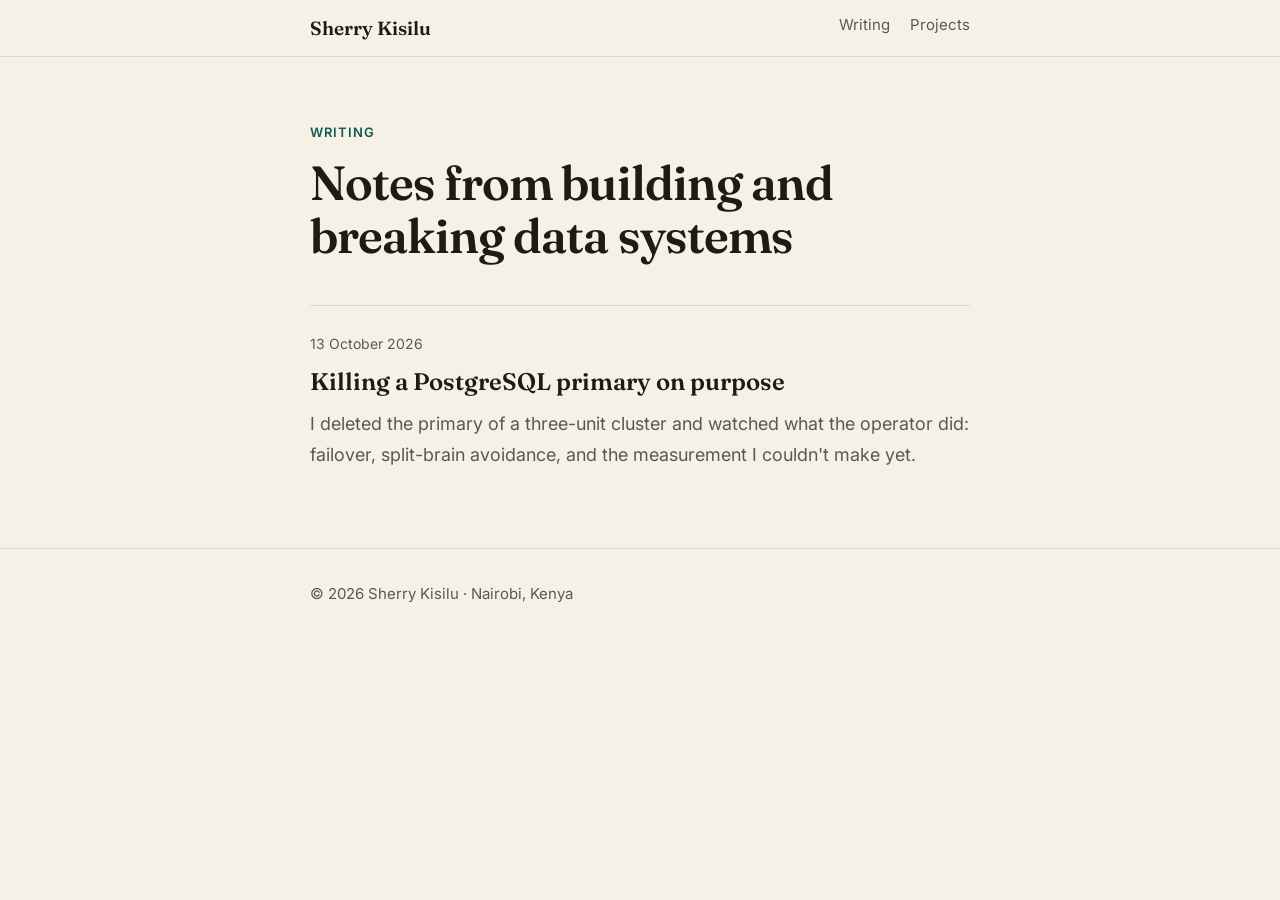
==== blog/index.html @ d2e85c23 "Add Writing section and first blog post Add a blog at /blog/ with the post "Killing a PostgreSQL pri" ====
<!doctype html>
<html lang="en">
<head>
<meta charset="utf-8">
<meta name="viewport" content="width=device-width, initial-scale=1">
<title>Writing · Sherry Kisilu</title>
<meta name="description" content="Notes from building and breaking data systems.">
<link rel="icon" href="data:image/svg+xml,<svg xmlns='http://www.w3.org/2000/svg' viewBox='0 0 64 64'><rect width='64' height='64' rx='14' fill='%230f5c4d'/><text x='50%' y='54%' dominant-baseline='middle' text-anchor='middle' font-family='Georgia,serif' font-size='34' fill='%23f6f1e7'>SK</text></svg>">
<link rel="preconnect" href="https://fonts.googleapis.com">
<link rel="preconnect" href="https://fonts.gstatic.com" crossorigin>
<link href="https://fonts.googleapis.com/css2?family=Fraunces:opsz,wght@9..144,400;9..144,600&family=Inter:wght@400;500;600&display=swap" rel="stylesheet">
<link rel="stylesheet" href="post.css">
</head>
<body>
<nav><div class="wrap"><a class="mark" href="/">Sherry Kisilu</a><ul><li><a href="/blog/">Writing</a></li><li><a href="/#projects">Projects</a></li></ul></div></nav>
<main class="wrap listing">
  <header>
    <p class="eyebrow">Writing</p>
    <h1>Notes from building and breaking data systems</h1>
  </header>
  <a class="post" href="killing-a-postgresql-primary/">
    <span class="date">13 October 2026</span>
    <h2>Killing a PostgreSQL primary on purpose</h2>
    <p>I deleted the primary of a three-unit cluster and watched what the operator did: failover, split-brain avoidance, and the measurement I couldn't make yet.</p>
  </a>
</main>
<footer><div class="wrap">© 2026 Sherry Kisilu · Nairobi, Kenya</div></footer>
</body>
</html>
---- blog/post.css ----
/* Shared styles for blog pages; tokens match the home page. */
:root {
  --bg: #f6f1e7; --surface: #fffaf0; --ink: #1d1b16; --muted: #5e584c;
  --line: #e2d9c6; --accent: #0f5c4d; --accent-soft: #dcebe4; --code: #efe7d6;
  --max: 700px;
}
@media (prefers-color-scheme: dark) {
  :root {
    --bg: #14130f; --surface: #1c1a15; --ink: #efe8da; --muted: #a79f8f;
    --line: #2f2c24; --accent: #6cc5ab; --accent-soft: #1d3530; --code: #24211b;
  }
}
* { box-sizing: border-box; }
body { margin: 0; background: var(--bg); color: var(--ink); font: 400 18px/1.7 Inter, system-ui, -apple-system, "Segoe UI", sans-serif; -webkit-font-smoothing: antialiased; }
a { color: var(--accent); text-decoration-thickness: 1px; text-underline-offset: 3px; }
.wrap { max-width: var(--max); margin: 0 auto; padding: 0 20px; }
nav { border-bottom: 1px solid var(--line); }
nav .wrap { display: flex; align-items: center; justify-content: space-between; height: 56px; gap: 16px; }
nav .mark { font-family: Fraunces, Georgia, serif; font-weight: 600; font-size: 19px; color: var(--ink); text-decoration: none; }
nav ul { list-style: none; display: flex; gap: 20px; margin: 0; padding: 0; font-size: 15px; }
nav ul a { color: var(--muted); text-decoration: none; }
article header, .listing header { padding: 64px 0 24px; }
.eyebrow { font-size: 13px; letter-spacing: .08em; text-transform: uppercase; color: var(--accent); font-weight: 600; margin: 0 0 14px; }
h1 { font-family: Fraunces, Georgia, serif; font-weight: 600; font-size: clamp(34px, 6vw, 48px); line-height: 1.1; letter-spacing: -.02em; margin: 0 0 18px; text-wrap: balance; }
h2 { font-family: Fraunces, Georgia, serif; font-weight: 600; font-size: 26px; margin: 44px 0 12px; }
h3 { font-size: 18px; font-weight: 600; margin: 28px 0 6px; }
.lede { font-size: 20px; color: var(--muted); margin: 0; }
p, ul { margin: 0 0 16px; }
li { margin-bottom: 6px; }
code { font-family: "JetBrains Mono", ui-monospace, Consolas, monospace; font-size: .86em; background: var(--code); padding: 1px 5px; border-radius: 4px; }
pre { background: var(--code); border-radius: 10px; padding: 14px 16px; overflow-x: auto; margin: 0 0 16px; }
pre code { background: none; padding: 0; font-size: 14px; }
.table { overflow-x: auto; margin: 0 0 18px; }
table { border-collapse: collapse; width: 100%; font-size: 16px; }
th, td { text-align: left; padding: 8px 10px; border-bottom: 1px solid var(--line); }
th { color: var(--muted); font-weight: 500; }
.post { display: block; padding: 22px 0; border-top: 1px solid var(--line); text-decoration: none; color: var(--ink); }
.post h2 { margin: 4px 0 6px; font-size: 24px; color: var(--ink); }
.post p { color: var(--muted); margin: 0; }
.post .date { font-size: 14px; color: var(--muted); }
footer { margin-top: 56px; padding: 32px 0 56px; border-top: 1px solid var(--line); color: var(--muted); font-size: 15px; }
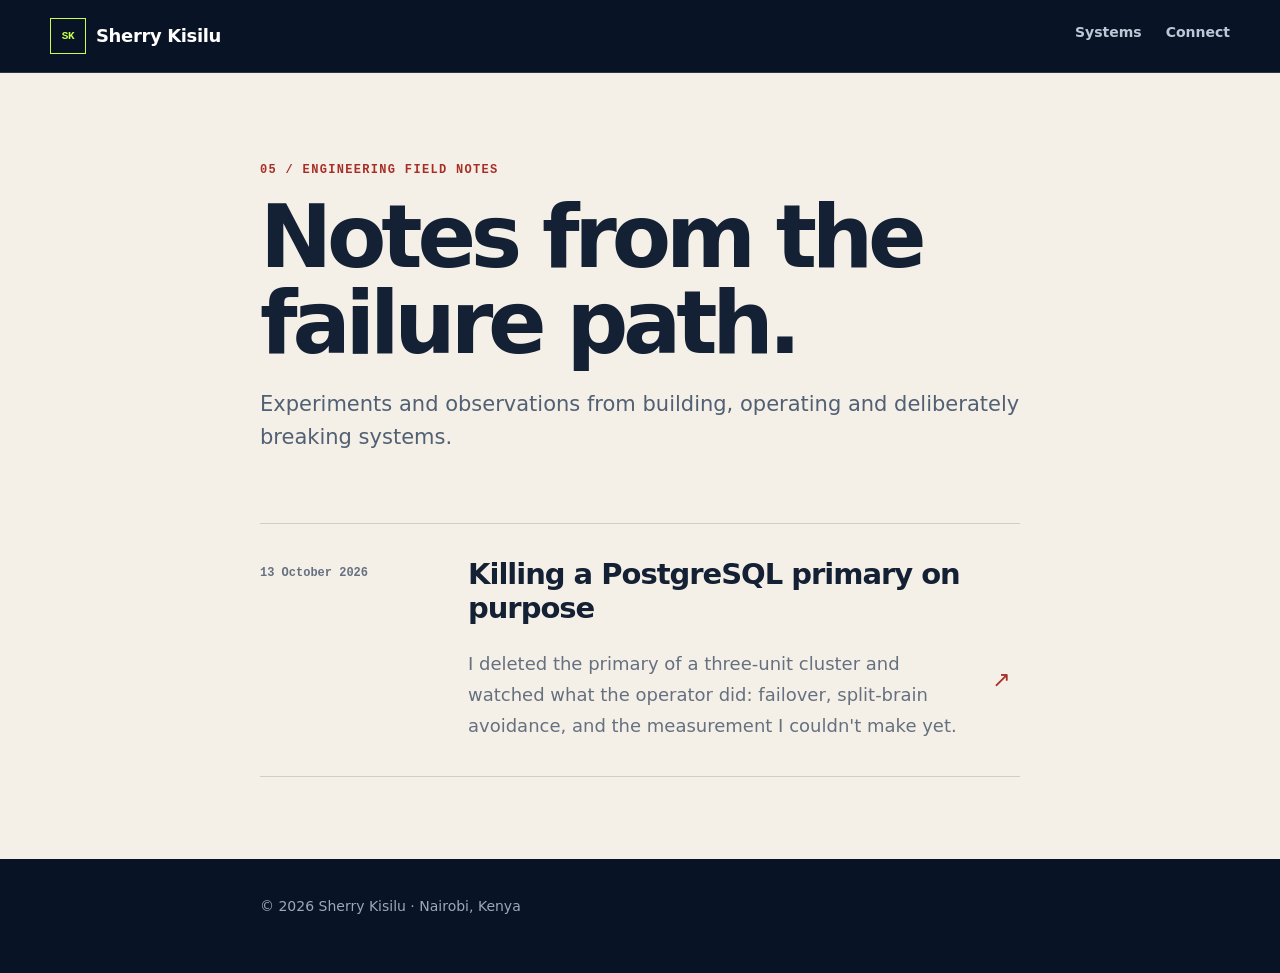
==== commit 40427bc4: "Revamp senior engineering portfolio Co-authored-by: Copilot App <223556219+Copilot@users.noreply.git" ====
--- a/blog/index.html
+++ b/blog/index.html
@@ -1,29 +1,35 @@
 <!doctype html>
 <html lang="en">
 <head>
-<meta charset="utf-8">
-<meta name="viewport" content="width=device-width, initial-scale=1">
-<title>Writing · Sherry Kisilu</title>
-<meta name="description" content="Notes from building and breaking data systems.">
-<link rel="icon" href="data:image/svg+xml,<svg xmlns='http://www.w3.org/2000/svg' viewBox='0 0 64 64'><rect width='64' height='64' rx='14' fill='%230f5c4d'/><text x='50%' y='54%' dominant-baseline='middle' text-anchor='middle' font-family='Georgia,serif' font-size='34' fill='%23f6f1e7'>SK</text></svg>">
-<link rel="preconnect" href="https://fonts.googleapis.com">
-<link rel="preconnect" href="https://fonts.gstatic.com" crossorigin>
-<link href="https://fonts.googleapis.com/css2?family=Fraunces:opsz,wght@9..144,400;9..144,600&family=Inter:wght@400;500;600&display=swap" rel="stylesheet">
-<link rel="stylesheet" href="post.css">
+  <meta charset="utf-8">
+  <meta name="viewport" content="width=device-width, initial-scale=1">
+  <title>Engineering Field Notes · Sherry Kisilu</title>
+  <meta name="description" content="Field notes from Sherry Kisilu on reliability, distributed systems, databases and engineering the failure path.">
+  <meta name="theme-color" content="#081426">
+  <link rel="canonical" href="https://sherrykisilu.github.io/blog/">
+  <meta property="og:title" content="Engineering Field Notes · Sherry Kisilu">
+  <meta property="og:description" content="Notes from building, operating and deliberately breaking systems.">
+  <meta property="og:type" content="website">
+  <meta property="og:url" content="https://sherrykisilu.github.io/blog/">
+  <meta name="twitter:card" content="summary">
+  <link rel="icon" href="data:image/svg+xml,<svg xmlns='http://www.w3.org/2000/svg' viewBox='0 0 64 64'><rect width='64' height='64' rx='12' fill='%23081426'/><path d='M14 45V19h8v10l9-10h10L30 31l12 14H32L22 33v12z' fill='%23c8ff4d'/></svg>">
+  <link rel="stylesheet" href="post.css">
 </head>
 <body>
-<nav><div class="wrap"><a class="mark" href="/">Sherry Kisilu</a><ul><li><a href="/blog/">Writing</a></li><li><a href="/#projects">Projects</a></li></ul></div></nav>
-<main class="wrap listing">
-  <header>
-    <p class="eyebrow">Writing</p>
-    <h1>Notes from building and breaking data systems</h1>
-  </header>
-  <a class="post" href="killing-a-postgresql-primary/">
-    <span class="date">13 October 2026</span>
-    <h2>Killing a PostgreSQL primary on purpose</h2>
-    <p>I deleted the primary of a three-unit cluster and watched what the operator did: failover, split-brain avoidance, and the measurement I couldn't make yet.</p>
-  </a>
-</main>
-<footer><div class="wrap">© 2026 Sherry Kisilu · Nairobi, Kenya</div></footer>
+  <a class="skip-link" href="#main">Skip to content</a>
+  <nav aria-label="Primary navigation"><div class="wrap"><a class="mark" href="/">Sherry Kisilu</a><ul><li><a href="/#projects">Systems</a></li><li><a href="/#contact">Connect</a></li></ul></div></nav>
+  <main id="main" class="wrap listing">
+    <header>
+      <p class="eyebrow">05 / Engineering field notes</p>
+      <h1>Notes from the failure path.</h1>
+      <p class="lede">Experiments and observations from building, operating and deliberately breaking systems.</p>
+    </header>
+    <a class="post" href="killing-a-postgresql-primary/">
+      <span class="date">13 October 2026</span>
+      <h2>Killing a PostgreSQL primary on purpose</h2>
+      <p>I deleted the primary of a three-unit cluster and watched what the operator did: failover, split-brain avoidance, and the measurement I couldn't make yet.</p>
+    </a>
+  </main>
+  <footer><div class="wrap">© 2026 Sherry Kisilu · Nairobi, Kenya</div></footer>
 </body>
 </html>
--- a/blog/post.css
+++ b/blog/post.css
@@ -1,41 +1,70 @@
-/* Shared styles for blog pages; tokens match the home page. */
 :root {
-  --bg: #f6f1e7; --surface: #fffaf0; --ink: #1d1b16; --muted: #5e584c;
-  --line: #e2d9c6; --accent: #0f5c4d; --accent-soft: #dcebe4; --code: #efe7d6;
-  --max: 700px;
-}
-@media (prefers-color-scheme: dark) {
-  :root {
-    --bg: #14130f; --surface: #1c1a15; --ink: #efe8da; --muted: #a79f8f;
-    --line: #2f2c24; --accent: #6cc5ab; --accent-soft: #1d3530; --code: #24211b;
-  }
+  --navy: #081426;
+  --paper: #f5f0e7;
+  --surface: #fffaf2;
+  --ink: #142033;
+  --muted: #657080;
+  --lime: #c8ff4d;
+  --coral: #ff715b;
+  --coral-text: #a72f27;
+  --line: rgba(20, 32, 51, .17);
+  --max: 760px;
+  --wide: 1180px;
+  --sans: Inter, ui-sans-serif, system-ui, -apple-system, BlinkMacSystemFont, "Segoe UI", sans-serif;
+  --mono: "SFMono-Regular", Consolas, "Liberation Mono", monospace;
 }
 * { box-sizing: border-box; }
-body { margin: 0; background: var(--bg); color: var(--ink); font: 400 18px/1.7 Inter, system-ui, -apple-system, "Segoe UI", sans-serif; -webkit-font-smoothing: antialiased; }
-a { color: var(--accent); text-decoration-thickness: 1px; text-underline-offset: 3px; }
-.wrap { max-width: var(--max); margin: 0 auto; padding: 0 20px; }
-nav { border-bottom: 1px solid var(--line); }
-nav .wrap { display: flex; align-items: center; justify-content: space-between; height: 56px; gap: 16px; }
-nav .mark { font-family: Fraunces, Georgia, serif; font-weight: 600; font-size: 19px; color: var(--ink); text-decoration: none; }
-nav ul { list-style: none; display: flex; gap: 20px; margin: 0; padding: 0; font-size: 15px; }
-nav ul a { color: var(--muted); text-decoration: none; }
-article header, .listing header { padding: 64px 0 24px; }
-.eyebrow { font-size: 13px; letter-spacing: .08em; text-transform: uppercase; color: var(--accent); font-weight: 600; margin: 0 0 14px; }
-h1 { font-family: Fraunces, Georgia, serif; font-weight: 600; font-size: clamp(34px, 6vw, 48px); line-height: 1.1; letter-spacing: -.02em; margin: 0 0 18px; text-wrap: balance; }
-h2 { font-family: Fraunces, Georgia, serif; font-weight: 600; font-size: 26px; margin: 44px 0 12px; }
-h3 { font-size: 18px; font-weight: 600; margin: 28px 0 6px; }
-.lede { font-size: 20px; color: var(--muted); margin: 0; }
-p, ul { margin: 0 0 16px; }
-li { margin-bottom: 6px; }
-code { font-family: "JetBrains Mono", ui-monospace, Consolas, monospace; font-size: .86em; background: var(--code); padding: 1px 5px; border-radius: 4px; }
-pre { background: var(--code); border-radius: 10px; padding: 14px 16px; overflow-x: auto; margin: 0 0 16px; }
-pre code { background: none; padding: 0; font-size: 14px; }
-.table { overflow-x: auto; margin: 0 0 18px; }
-table { border-collapse: collapse; width: 100%; font-size: 16px; }
-th, td { text-align: left; padding: 8px 10px; border-bottom: 1px solid var(--line); }
-th { color: var(--muted); font-weight: 500; }
-.post { display: block; padding: 22px 0; border-top: 1px solid var(--line); text-decoration: none; color: var(--ink); }
-.post h2 { margin: 4px 0 6px; font-size: 24px; color: var(--ink); }
-.post p { color: var(--muted); margin: 0; }
-.post .date { font-size: 14px; color: var(--muted); }
-footer { margin-top: 56px; padding: 32px 0 56px; border-top: 1px solid var(--line); color: var(--muted); font-size: 15px; }
+html { scroll-behavior: smooth; }
+body { margin: 0; background: var(--paper); color: var(--ink); font: 400 18px/1.72 var(--sans); -webkit-font-smoothing: antialiased; }
+a { color: #2948a5; text-decoration-thickness: 1px; text-underline-offset: 3px; }
+a:hover { text-decoration-thickness: 2px; }
+a:focus-visible { outline: 3px solid var(--coral); outline-offset: 4px; }
+.skip-link { position: fixed; top: 10px; left: 10px; z-index: 100; transform: translateY(-150%); padding: 9px 13px; color: var(--navy); background: var(--lime); font-weight: 800; }
+.skip-link:focus { transform: translateY(0); }
+.wrap { width: min(calc(100% - 40px), var(--max)); margin: 0 auto; }
+nav { color: #fff; background: var(--navy); border-bottom: 1px solid rgba(255,255,255,.15); }
+nav .wrap { width: min(calc(100% - 40px), var(--wide)); display: flex; align-items: center; justify-content: space-between; min-height: 72px; gap: 16px; }
+nav .mark { display: inline-flex; align-items: center; gap: 10px; color: #fff; font-weight: 800; text-decoration: none; letter-spacing: -.02em; }
+nav .mark::before { content: "SK"; display: grid; place-items: center; width: 34px; aspect-ratio: 1; border: 1px solid currentColor; color: var(--lime); font: 700 11px var(--mono); }
+nav ul { list-style: none; display: flex; gap: 24px; margin: 0; padding: 0; font-size: 14px; font-weight: 650; }
+nav ul a { color: #bdc8d7; text-decoration: none; }
+nav ul a:hover { color: #fff; }
+article header, .listing header { padding: 90px 0 48px; }
+.eyebrow { color: var(--coral-text); font: 700 12px var(--mono); letter-spacing: .11em; text-transform: uppercase; margin: 0 0 18px; }
+h1 { max-width: 900px; margin: 0 0 22px; font-size: clamp(2.8rem, 7vw, 5.4rem); line-height: .99; letter-spacing: -.06em; text-wrap: balance; }
+h2 { margin: 62px 0 15px; font-size: 30px; line-height: 1.15; letter-spacing: -.035em; }
+h3 { margin: 34px 0 8px; font-size: 20px; line-height: 1.25; }
+.lede { margin: 0; color: #516074; font-size: 21px; line-height: 1.55; }
+p, ul { margin: 0 0 19px; }
+li { margin-bottom: 8px; }
+code { padding: 2px 5px; border-radius: 3px; background: #e7dfd2; font: .86em var(--mono); }
+pre { margin: 0 0 22px; padding: 18px 20px; overflow-x: auto; color: #dce5ef; background: var(--navy); border-left: 4px solid var(--lime); }
+pre code { padding: 0; color: inherit; background: none; font-size: 14px; }
+.table { overflow-x: auto; margin: 0 0 24px; border-top: 3px solid var(--ink); }
+table { border-collapse: collapse; width: 100%; min-width: 620px; font-size: 15px; }
+th, td { text-align: left; padding: 12px 10px; border-bottom: 1px solid var(--line); }
+th { color: var(--muted); font: 700 12px var(--mono); }
+.listing { min-height: calc(100vh - 190px); }
+.listing header { padding-bottom: 70px; }
+.listing header h1 { max-width: 850px; }
+.post { position: relative; display: grid; grid-template-columns: 180px 1fr 28px; gap: 28px; padding: 34px 0; border-top: 1px solid var(--line); border-bottom: 1px solid var(--line); color: var(--ink); text-decoration: none; }
+.post::after { content: "↗"; color: var(--coral-text); font-size: 22px; }
+.post h2 { margin: 0 0 8px; font-size: 29px; }
+.post p { grid-column: 2; margin: -12px 0 0; color: var(--muted); }
+.post .date { color: var(--muted); font: 600 12px var(--mono); padding-top: 8px; }
+footer { margin-top: 76px; padding: 35px 0 55px; color: #9ca8b9; background: var(--navy); font-size: 14px; }
+footer a { color: var(--lime); }
+@media (max-width: 650px) {
+  body { font-size: 17px; }
+  nav .mark { font-size: 14px; }
+  nav ul { gap: 13px; font-size: 13px; }
+  article header, .listing header { padding-top: 64px; }
+  .post { grid-template-columns: 1fr 28px; gap: 12px; }
+  .post .date, .post h2, .post p { grid-column: 1; }
+  .post::after { grid-column: 2; grid-row: 1; }
+  .post p { margin: 0; }
+}
+@media (prefers-reduced-motion: reduce) {
+  html { scroll-behavior: auto; }
+  *, *::before, *::after { transition-duration: .01ms !important; animation-duration: .01ms !important; }
+}
